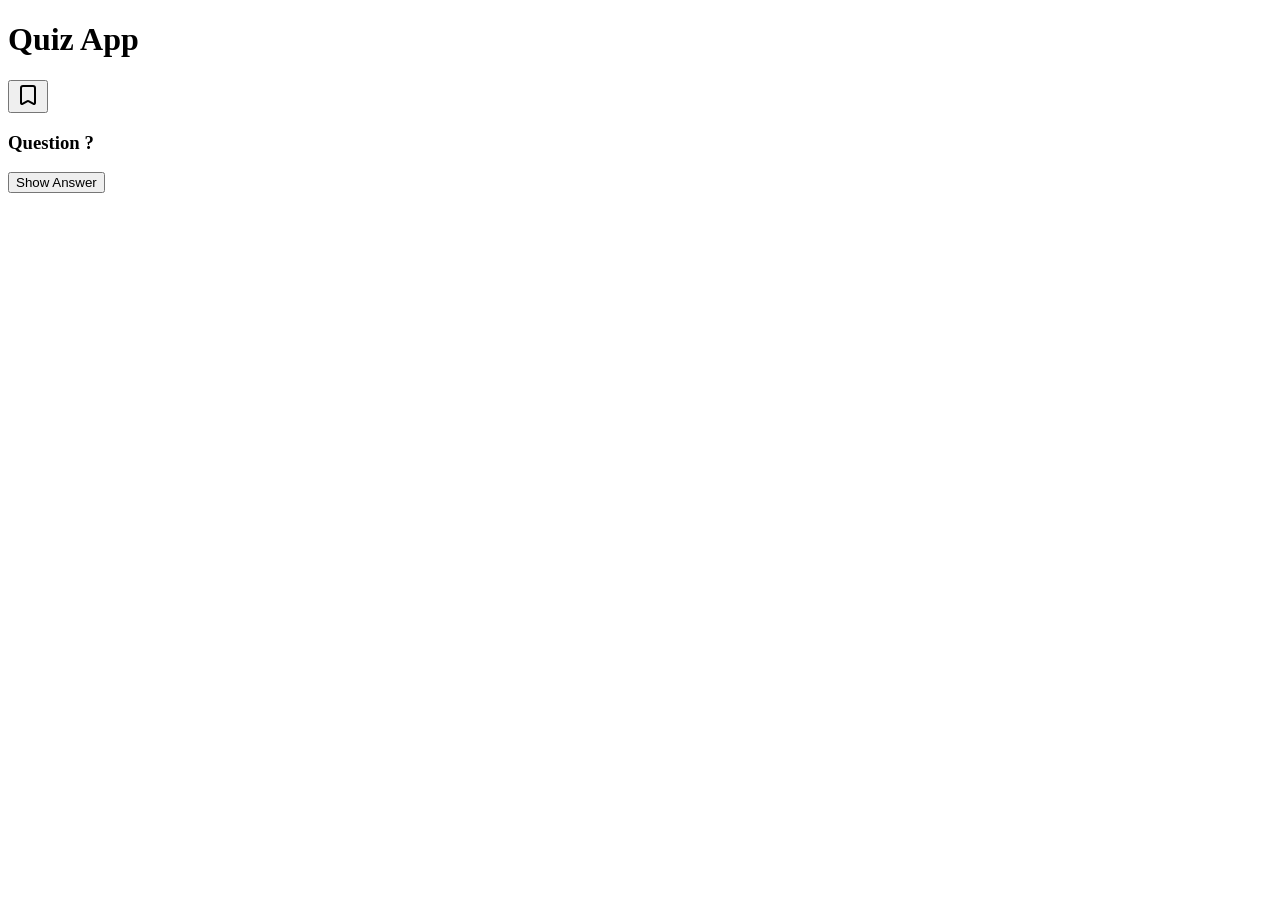
==== html/index.html @ c75d1b74 "structured the index.html and add the sources" ====
<!DOCTYPE html>
<html lang="en">
<head>
    <meta charset="UTF-8">
    <meta name="viewport" content="width=device-width, initial-scale=1.0">
    <link rel="stylesheet" href="../css/style.css">
    <link href="https://fonts.googleapis.com/css2?family=Amatic+SC&family=Indie+Flower&family=Caveat&display=swap" rel="stylesheet">   
    <title>Quiz App</title>
</head>
<body>
    <main class="container  --container">
    <header class="header --header">
        <h1 class="headertext --headertext">Quiz App</h1>
    </header>

        <section class="question-cards">
            <section class="card">
                    <button class="bookmark --bookmark">
                           
                        <img src="../assets/icons/bookmark.svg" alt="bookmark-">
                    </button>
            
            
                    <h3 class="question"> Question ? </h3>
                    
                    
                    <button class="show-answer"> Show Answer</button>

        </section>




    </section>







 </main>  
</body>
</html>
---- css/style.css ----
:root{

    --background-color: beige;
    --font-family: 'Amatic SC', cursive;
    --gap:  20px;
    --padding: 0%;
    --margin: 0%;

}
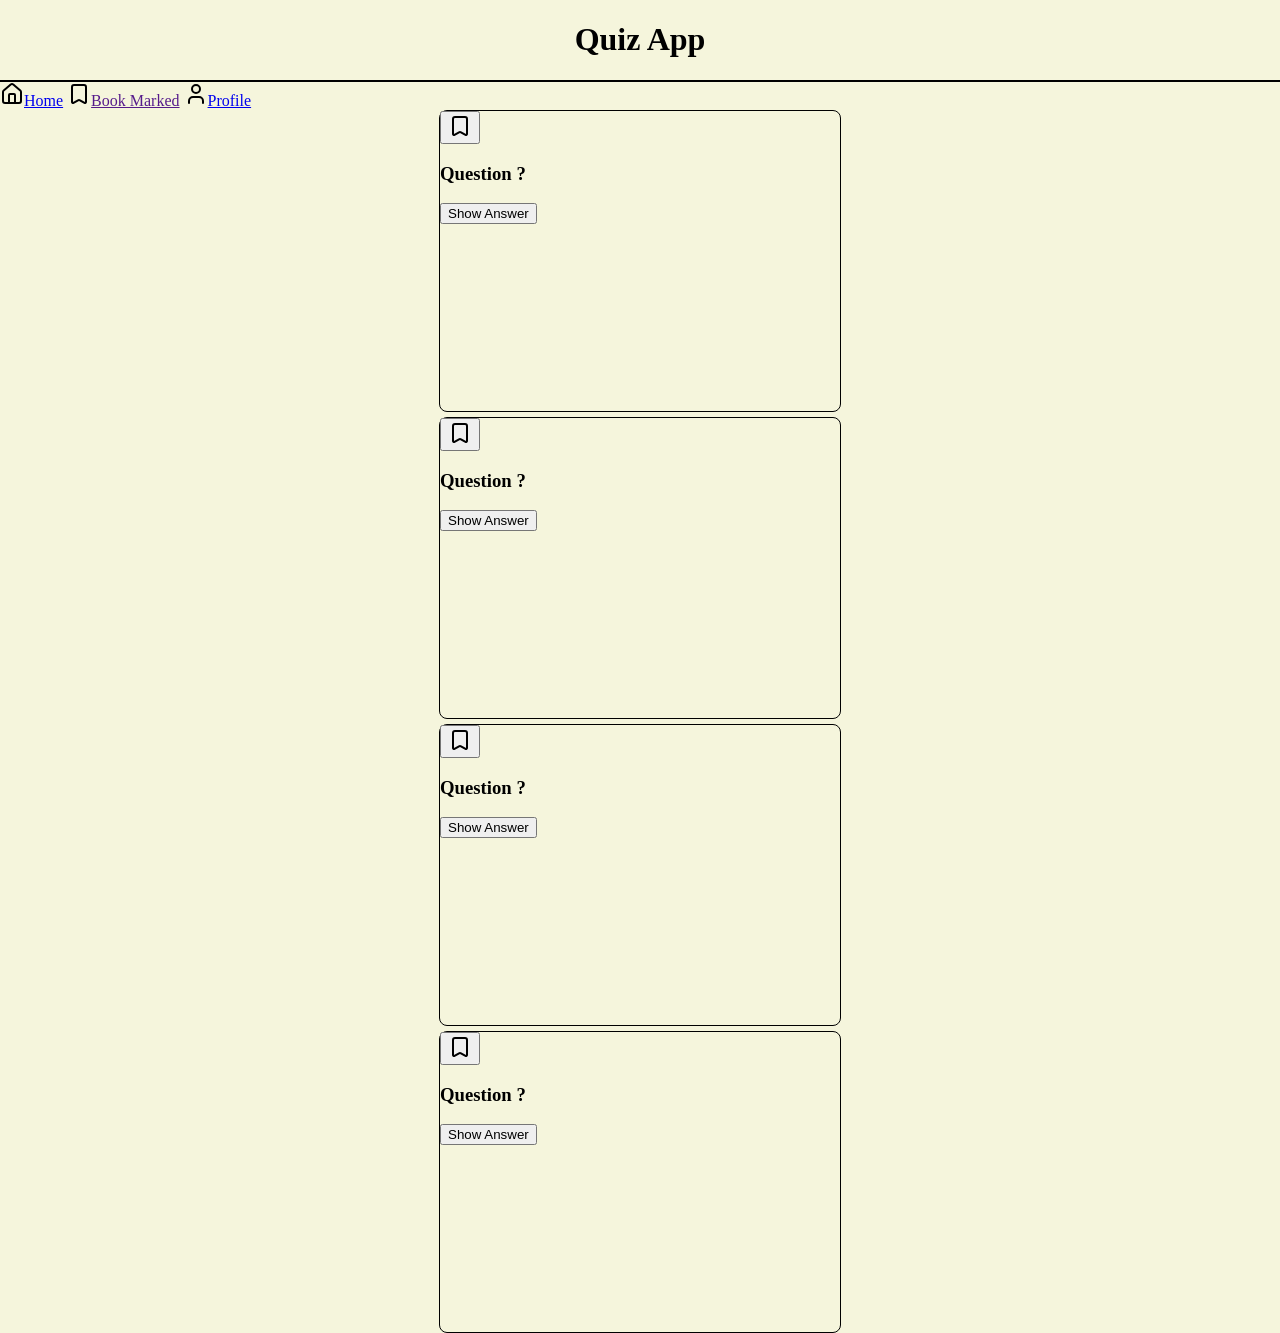
==== commit 01fb0a1a: "did some styling in css" ====
--- a/html/index.html
+++ b/html/index.html
@@ -12,28 +12,48 @@
     <header class="header --header">
         <h1 class="headertext --headertext">Quiz App</h1>
     </header>
-
-        <section class="question-cards">
+    
+    <nav class="nav --nav ">
+        <a class="nav-buttons" href="index.html"><img src="../assets/icons/house.svg" alt="">Home</a>
+         <a href=""><img src="../assets/icons/bookmark.svg" alt="">Book Marked</a>
+          <a href="index.html"><img src="../assets/icons/user.svg" alt="">Profile</a>
+    </nav>
+  
+    <section class="question-cards">
             <section class="card">
-                    <button class="bookmark --bookmark">
-                           
+                    <button class="bookmark --bookmark">      
                         <img src="../assets/icons/bookmark.svg" alt="bookmark-">
                     </button>
-            
-            
                     <h3 class="question"> Question ? </h3>
-                    
-                    
                     <button class="show-answer"> Show Answer</button>
+            </section>
+            <section class="card">
+                    <button class="bookmark --bookmark">      
+                        <img src="../assets/icons/bookmark.svg" alt="bookmark-">
+                    </button>
+                    <h3 class="question"> Question ? </h3>
+                    <button class="show-answer"> Show Answer</button>
+            </section>
+            <section class="card">
+                    <button class="bookmark --bookmark">      
+                        <img src="../assets/icons/bookmark.svg" alt="bookmark-">
+                    </button>
+                    <h3 class="question"> Question ? </h3>
+                    <button class="show-answer"> Show Answer</button>
+            </section>
+            <section class="card">
+                    <button class="bookmark --bookmark">      
+                        <img src="../assets/icons/bookmark.svg" alt="bookmark-">
+                    </button>
+                    <h3 class="question"> Question ? </h3>
+                    <button class="show-answer"> Show Answer</button>
+            </section>
+    </section>
 
-        </section>
+    <footer>
 
 
-
-
-    </section>
-
-
+    </footer>
 
 
 
--- a/css/style.css
+++ b/css/style.css
@@ -2,8 +2,45 @@
 
     --background-color: beige;
     --font-family: 'Amatic SC', cursive;
-    --gap:  20px;
+    --gap:  5px;
     --padding: 0%;
     --margin: 0%;
 
-}+}
+main{
+    width: 100%;
+}
+
+body{
+    margin: var(--margin);
+    padding: var(--padding);
+    background-color: var(--background-color);
+    display: flex;
+    padding: 0;
+    font-family: var(--font-family);
+}
+.header{
+    width: 100vw;
+    height: ;
+    border-bottom: solid black 2px;
+    background-color: var(--background-color);
+}
+.--headertext{
+    color: solid black ;
+    text-align: center;
+    font-family: var(--font-family);
+}
+.question-cards{
+    display: flex;
+    flex-direction: column;
+    align-items: center;
+    gap: var(--gap);
+}
+.card{
+    justify-items: center;
+    width : 400px;
+    height: 300px;
+    border: 1px solid black;
+    border-radius: 8px;
+}
+.
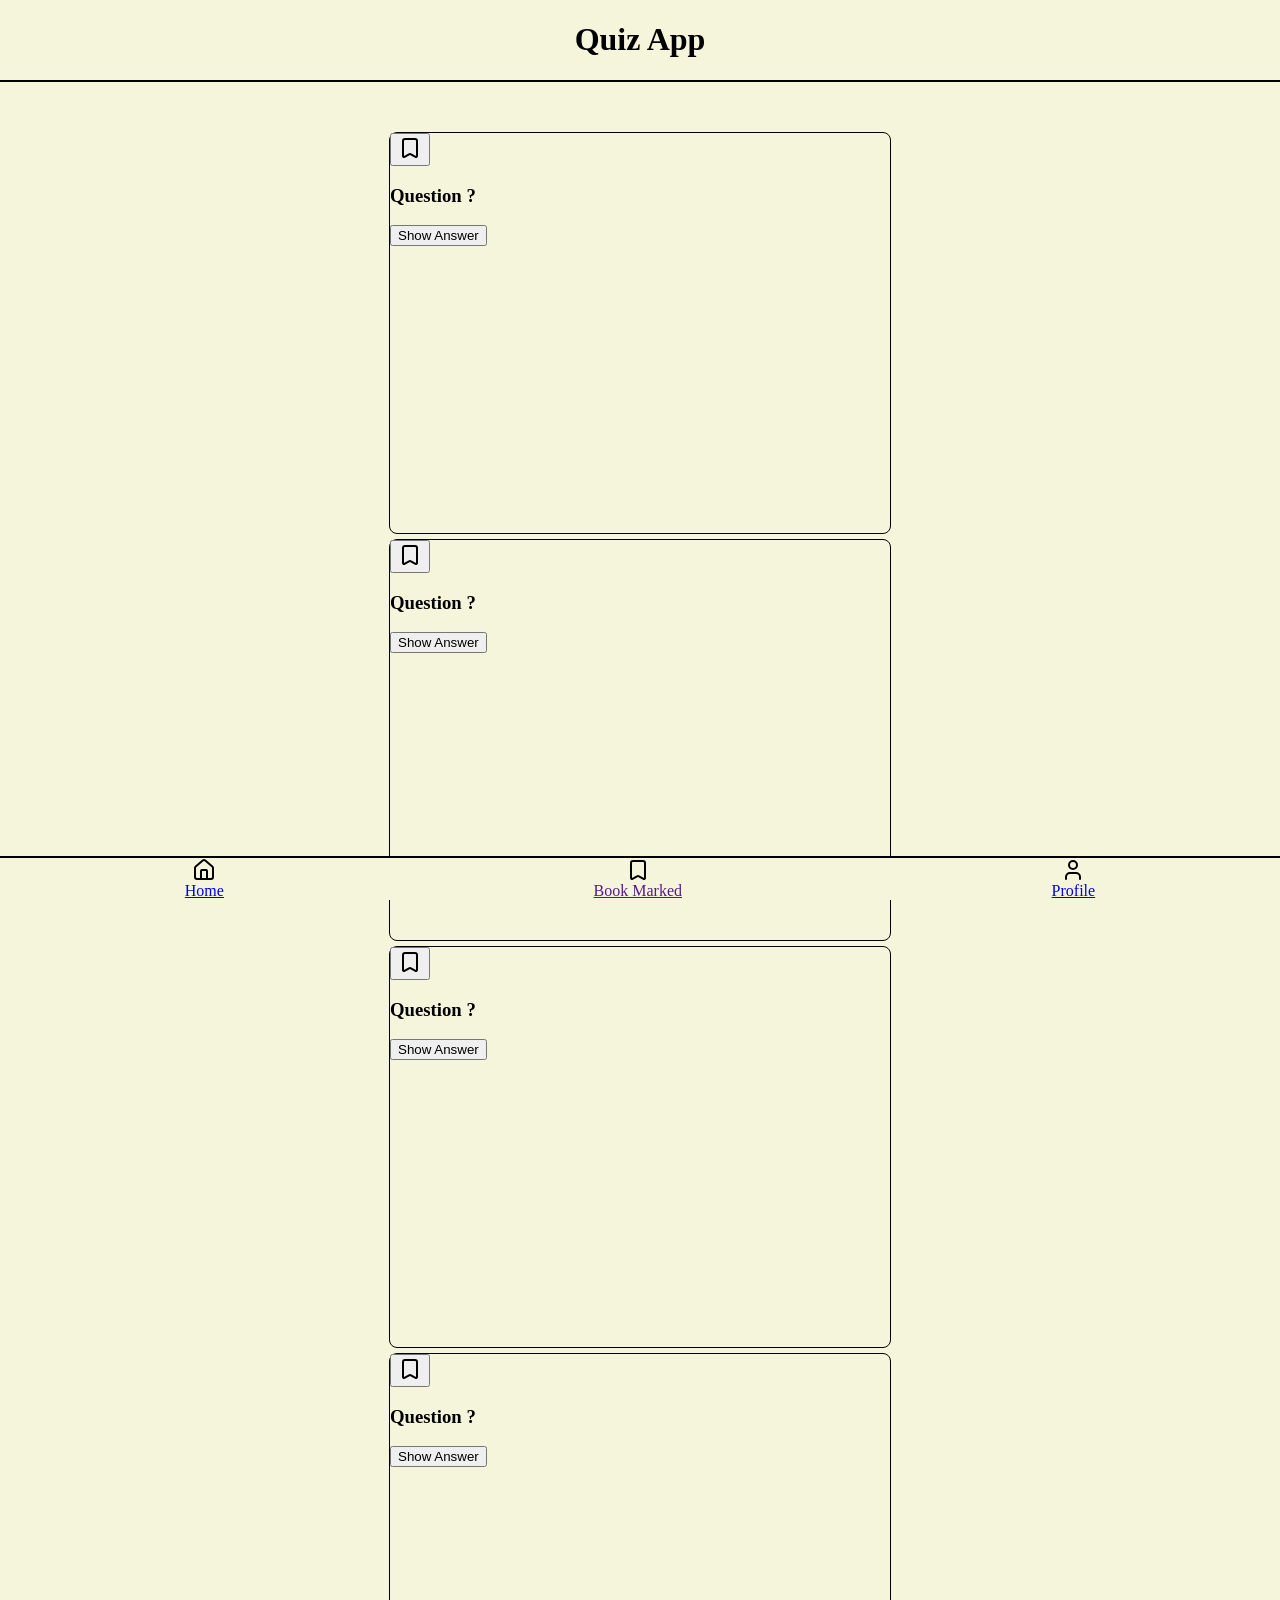
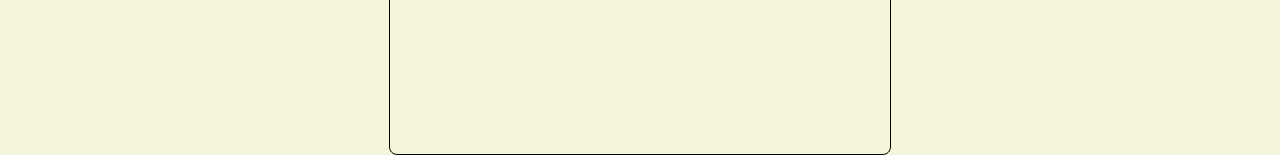
==== commit 658c9a45: "moved the nav in to the footer" ====
--- a/html/index.html
+++ b/html/index.html
@@ -12,12 +12,7 @@
     <header class="header --header">
         <h1 class="headertext --headertext">Quiz App</h1>
     </header>
-    
-    <nav class="nav --nav ">
-        <a class="nav-buttons" href="index.html"><img src="../assets/icons/house.svg" alt="">Home</a>
-         <a href=""><img src="../assets/icons/bookmark.svg" alt="">Book Marked</a>
-          <a href="index.html"><img src="../assets/icons/user.svg" alt="">Profile</a>
-    </nav>
+   
   
     <section class="question-cards">
             <section class="card">
@@ -51,8 +46,12 @@
     </section>
 
     <footer>
-
-
+         
+    <nav class="nav --nav ">
+        <a class="nav-buttons" href="index.html"><img src="../assets/icons/house.svg" alt="">Home</a>
+         <a href=""><img src="../assets/icons/bookmark.svg" alt="">Book Marked</a>
+          <a href="index.html"><img src="../assets/icons/user.svg" alt="">Profile</a>
+    </nav>
     </footer>
 
 
--- a/css/style.css
+++ b/css/style.css
@@ -9,6 +9,7 @@
 }
 main{
     width: 100%;
+    paddi
 }
 
 body{
@@ -31,6 +32,7 @@
     font-family: var(--font-family);
 }
 .question-cards{
+    padding-top: 50px;
     display: flex;
     flex-direction: column;
     align-items: center;
@@ -38,9 +40,27 @@
 }
 .card{
     justify-items: center;
-    width : 400px;
-    height: 300px;
+    width : 500px;
+    height: 400px;
     border: 1px solid black;
     border-radius: 8px;
 }
-.+footer{
+    background-color: var(--background-color);
+    border-top: 2px solid black;
+    position:fixed;
+    bottom: 0;
+    left: 0;
+    right: 0;
+
+}
+.nav{
+    display: flex;
+    justify-content: space-around
+}
+
+.nav a{
+    display: flex;
+    flex-direction: column;
+    align-items: center;
+}
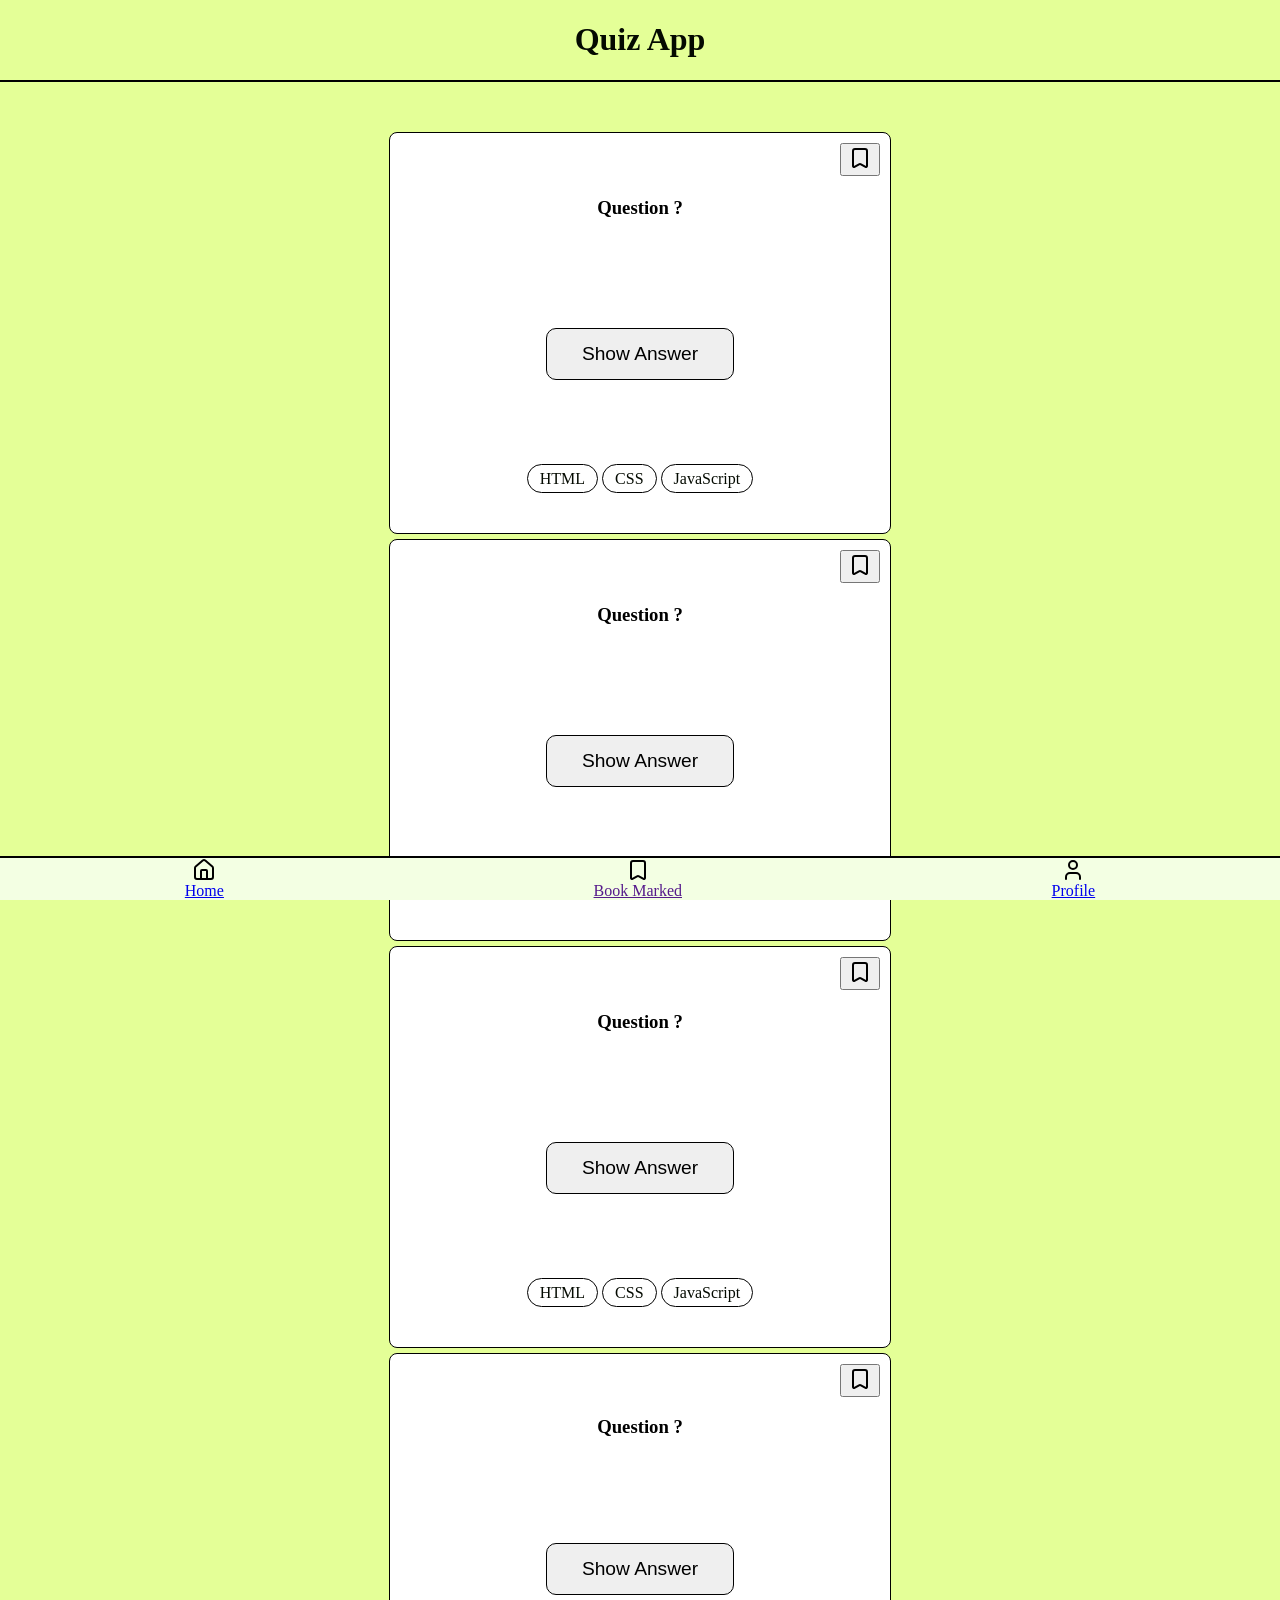
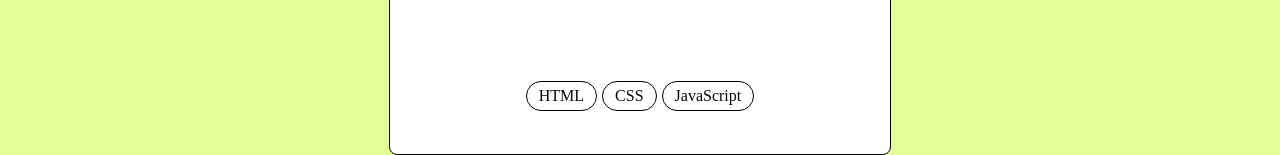
==== commit 9e6343fb: "adjusted the elemets and changed the colors" ====
--- a/html/index.html
+++ b/html/index.html
@@ -19,29 +19,48 @@
                     <button class="bookmark --bookmark">      
                         <img src="../assets/icons/bookmark.svg" alt="bookmark-">
                     </button>
-                    <h3 class="question"> Question ? </h3>
+                    <h1 class="question"> Question ? </h1>
                     <button class="show-answer"> Show Answer</button>
+                    <div class="answers">
+                        <span>HTML</span>
+                        <span>CSS</span>
+                        <span>JavaScript</span>
+
+                    </div>
             </section>
             <section class="card">
                     <button class="bookmark --bookmark">      
                         <img src="../assets/icons/bookmark.svg" alt="bookmark-">
                     </button>
-                    <h3 class="question"> Question ? </h3>
+                    <h1 class="question"> Question ? </h1>
                     <button class="show-answer"> Show Answer</button>
+                      <div class="answers">
+                        <span>HTML</span>
+                        <span>CSS</span>
+                        <span>JavaScript</span>
+
             </section>
             <section class="card">
                     <button class="bookmark --bookmark">      
                         <img src="../assets/icons/bookmark.svg" alt="bookmark-">
                     </button>
-                    <h3 class="question"> Question ? </h3>
+                    <h1 class="question"> Question ? </h1>
                     <button class="show-answer"> Show Answer</button>
+                        <div class="answers">
+                        <span>HTML</span>
+                        <span>CSS</span>
+                        <span>JavaScript</span>
             </section>
             <section class="card">
                     <button class="bookmark --bookmark">      
                         <img src="../assets/icons/bookmark.svg" alt="bookmark-">
                     </button>
-                    <h3 class="question"> Question ? </h3>
+                    <h1 class="question"> Question ? </h1>
                     <button class="show-answer"> Show Answer</button>
+                         <article class="answers --answers">
+                        <span>HTML</span>
+                        <span>CSS</span>
+                        <span>JavaScript</span>
             </section>
     </section>
 
--- a/css/style.css
+++ b/css/style.css
@@ -1,66 +1,106 @@
-:root{
+:root {
+  --background-color: #E4FF97;
+  --text-color:#040A01;
+  --font-family: 'Amatic SC', cursive;
+  --gap: 5px;
+  --padding: 0%;
+  --margin: 0%;
+}
 
-    --background-color: beige;
-    --font-family: 'Amatic SC', cursive;
-    --gap:  5px;
-    --padding: 0%;
-    --margin: 0%;
+main {
+  width: 100%;
+  padding: 0;
+}
+
+body {
+  margin: var(--margin);
+  padding: 0;
+  background-color: var(--background-color);
+  display: flex;
+  font-family: var(--font-family);
+}
+
+.header {
+  width: 100vw;
+  border-bottom: solid black 2px;
+  background-color: var(--background-color);
+  
+}
+
+.--headertext {
+  color: var(--text-color);
+  text-align: center;
+  font-family: var(--font-family);
+}
+
+.question-cards {
+  padding-top: 50px;
+  display: flex;
+  flex-direction: column;
+  align-items: center;
+  gap: var(--gap);
+}
+
+.card {
+  display: flex;
+  position: relative;
+  width: 500px;
+  height: 400px;
+  border: 1px solid black;
+  border-radius: 8px;
+  flex-direction: column;
+  align-items: center;
+  justify-content: space-around;
+  background-color: white;
+}
+
+footer {
+  background-color: var(--background-color);
+  border-top: 2px solid black;
+  position: fixed;
+  bottom: 0;
+  left: 0;
+  right: 0;
+  background-color: #F3FFE3;
+}
+
+.nav {
+  display: flex;
+  justify-content: space-around;
+}
+
+.nav a {
+  display: flex;
+  flex-direction: column;
+  align-items: center;
+}
+
+.bookmark {
+  top: 10px;
+  right: 10px;
+  position: absolute;
+}
+
+.question {
+  display: flex;
+  align-self: center;
+}
+.show-answer {
+    padding: 14px 35px;
+    font-size: 1.2rem;
+    border: 1px solid black;
+    border-radius: 10px;
 
 }
-main{
-    width: 100%;
-    paddi
-}
-
-body{
-    margin: var(--margin);
-    padding: var(--padding);
-    background-color: var(--background-color);
+.--answers {
     display: flex;
-    padding: 0;
-    font-family: var(--font-family);
-}
-.header{
-    width: 100vw;
-    height: ;
-    border-bottom: solid black 2px;
-    background-color: var(--background-color);
-}
-.--headertext{
-    color: solid black ;
-    text-align: center;
-    font-family: var(--font-family);
-}
-.question-cards{
-    padding-top: 50px;
-    display: flex;
-    flex-direction: column;
-    align-items: center;
     gap: var(--gap);
 }
-.card{
-    justify-items: center;
-    width : 500px;
-    height: 400px;
+.answers span{
+    padding: 5px 12px;
     border: 1px solid black;
-    border-radius: 8px;
-}
-footer{
-    background-color: var(--background-color);
-    border-top: 2px solid black;
-    position:fixed;
-    bottom: 0;
-    left: 0;
-    right: 0;
-
-}
-.nav{
-    display: flex;
-    justify-content: space-around
-}
-
-.nav a{
-    display: flex;
-    flex-direction: column;
-    align-items: center;
-}
+    border-radius: 15px;
+    background-color: white;
+    color: var(--text-color);
+    }
+    
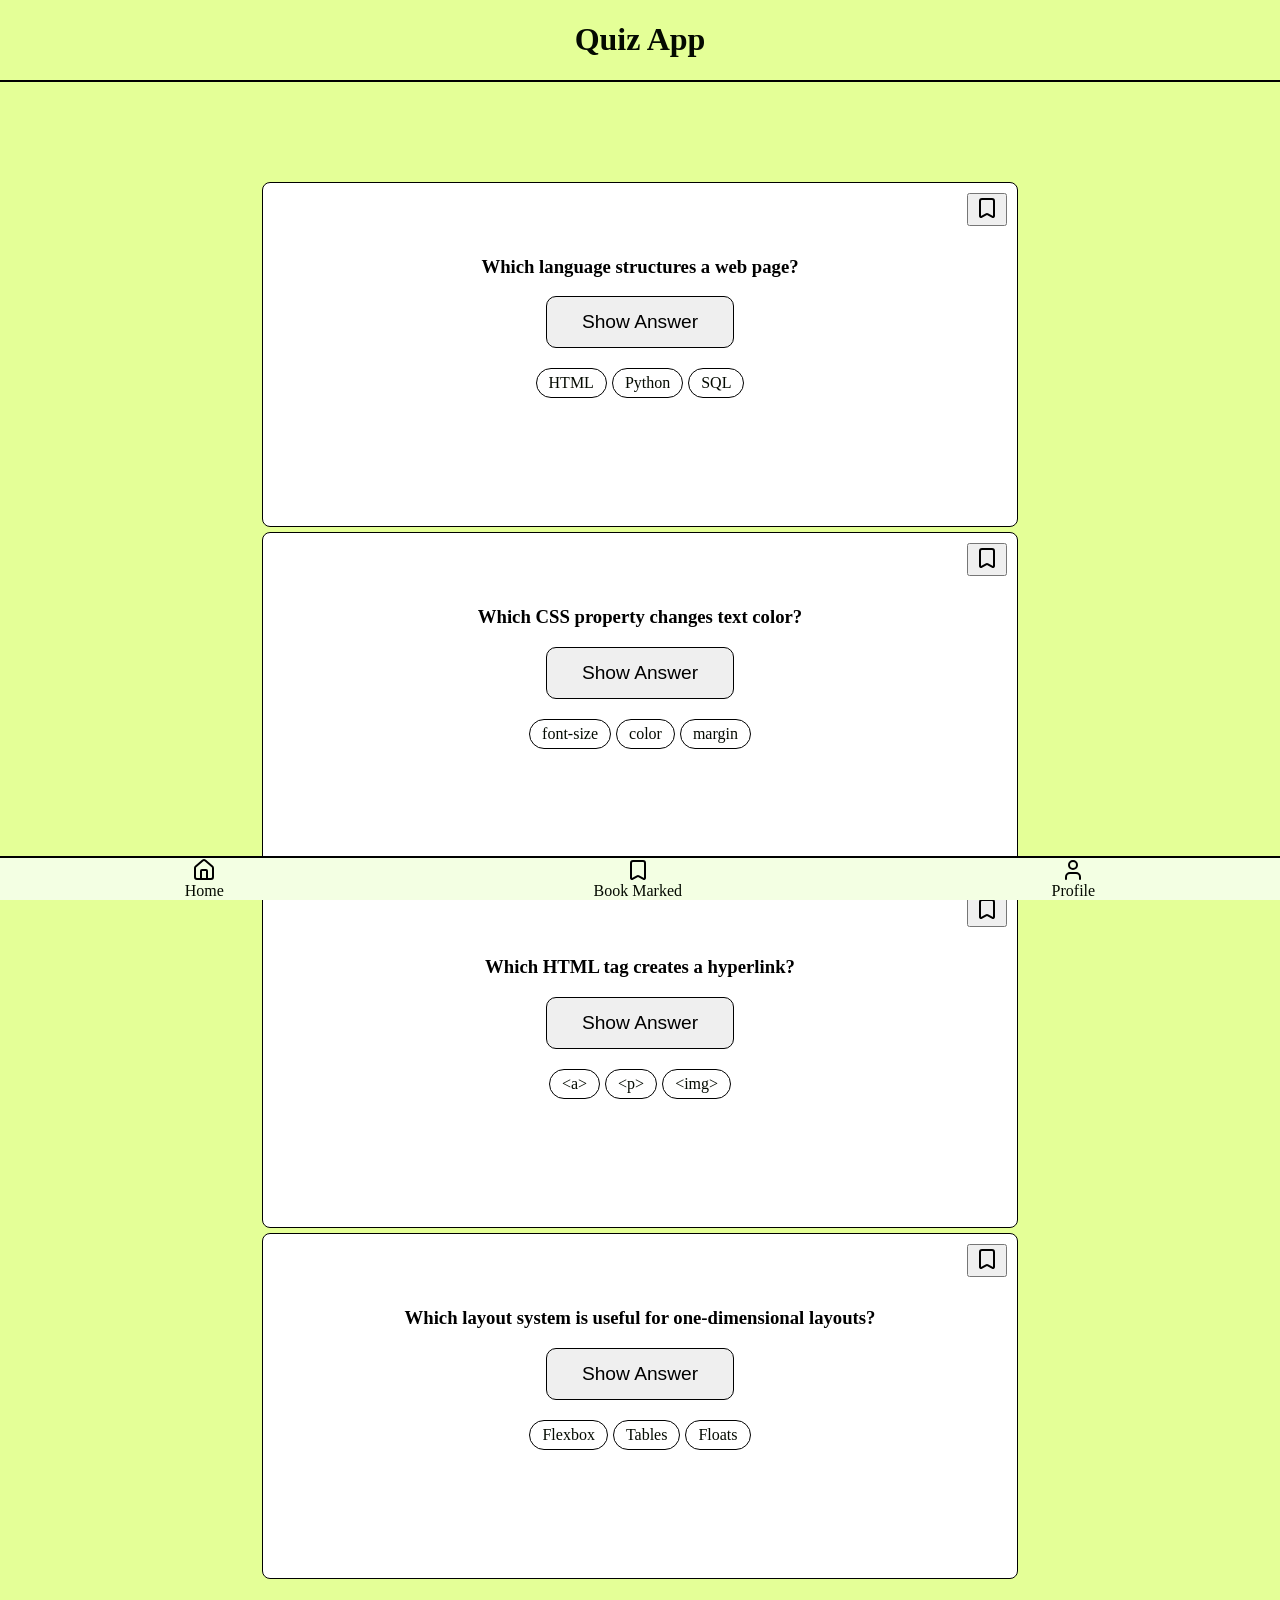
==== commit fd6f2046: "finished parts of profile-section" ====
--- a/html/index.html
+++ b/html/index.html
@@ -4,6 +4,7 @@
     <meta charset="UTF-8">
     <meta name="viewport" content="width=device-width, initial-scale=1.0">
     <link rel="stylesheet" href="../css/style.css">
+    <link rel="stylesheet" href="../css/home.css">
     <link href="https://fonts.googleapis.com/css2?family=Amatic+SC&family=Indie+Flower&family=Caveat&display=swap" rel="stylesheet">   
     <title>Quiz App</title>
 </head>
@@ -19,12 +20,12 @@
                     <button class="bookmark --bookmark">      
                         <img src="../assets/icons/bookmark.svg" alt="bookmark-">
                     </button>
-                    <h1 class="question"> Question ? </h1>
+                    <h1 class="question">Which language structures a web page?</h1>
                     <button class="show-answer"> Show Answer</button>
                     <div class="answers">
                         <span>HTML</span>
-                        <span>CSS</span>
-                        <span>JavaScript</span>
+                        <span>Python</span>
+                        <span>SQL</span>
 
                     </div>
             </section>
@@ -32,35 +33,38 @@
                     <button class="bookmark --bookmark">      
                         <img src="../assets/icons/bookmark.svg" alt="bookmark-">
                     </button>
-                    <h1 class="question"> Question ? </h1>
+                    <h1 class="question">Which CSS property changes text color?</h1>
                     <button class="show-answer"> Show Answer</button>
                       <div class="answers">
-                        <span>HTML</span>
-                        <span>CSS</span>
-                        <span>JavaScript</span>
-
+                        <span>font-size</span>
+                        <span>color</span>
+                        <span>margin</span>
+                    </div>
             </section>
             <section class="card">
                     <button class="bookmark --bookmark">      
                         <img src="../assets/icons/bookmark.svg" alt="bookmark-">
                     </button>
-                    <h1 class="question"> Question ? </h1>
+                    <h1 class="question">Which HTML tag creates a hyperlink?</h1>
                     <button class="show-answer"> Show Answer</button>
                         <div class="answers">
-                        <span>HTML</span>
-                        <span>CSS</span>
-                        <span>JavaScript</span>
+                        <span>&lt;a&gt;</span>
+                        <span>&lt;p&gt;</span>
+                        <span>&lt;img&gt;</span>
+                    </div>
             </section>
             <section class="card">
                     <button class="bookmark --bookmark">      
                         <img src="../assets/icons/bookmark.svg" alt="bookmark-">
                     </button>
-                    <h1 class="question"> Question ? </h1>
+                    <h1 class="question">Which layout system is useful for one-dimensional layouts?</h1>
                     <button class="show-answer"> Show Answer</button>
                          <article class="answers --answers">
-                        <span>HTML</span>
-                        <span>CSS</span>
-                        <span>JavaScript</span>
+                        <span>Flexbox</span>
+                        <span>Tables</span>
+                        <span>Floats</span>
+                    </article>
+                    </div>
             </section>
     </section>
 
@@ -68,8 +72,8 @@
          
     <nav class="nav --nav ">
         <a class="nav-buttons" href="index.html"><img src="../assets/icons/house.svg" alt="">Home</a>
-         <a href=""><img src="../assets/icons/bookmark.svg" alt="">Book Marked</a>
-          <a href="index.html"><img src="../assets/icons/user.svg" alt="">Profile</a>
+         <a class="nav-buttons" href="bookmarks.html"><img src="../assets/icons/bookmark.svg" alt="">Book Marked</a>
+          <a class="nav-buttons" href="profilepage.html"><img src="../assets/icons/user.svg" alt="">Profile</a>
     </nav>
     </footer>
 
--- a/css/style.css
+++ b/css/style.css
@@ -1,66 +1,36 @@
+
 :root {
   --background-color: #E4FF97;
-  --text-color:#040A01;
+  --text-color: #040A01;
   --font-family: 'Amatic SC', cursive;
   --gap: 5px;
-  --padding: 0%;
-  --margin: 0%;
+  --margin: 0px;
+}
+
+* {
+  box-sizing: border-box;
+}
+
+body {
+  min-height: 100vh;
+  padding: 0%;
+  margin: 0%;
+  background-color: var(--background-color);
+  font-family: var(--font-family);
 }
 
 main {
   width: 100%;
-  padding: 0;
-}
-
-body {
-  margin: var(--margin);
-  padding: 0;
-  background-color: var(--background-color);
-  display: flex;
-  font-family: var(--font-family);
-}
-
-.header {
-  width: 100vw;
-  border-bottom: solid black 2px;
-  background-color: var(--background-color);
-  
-}
-
-.--headertext {
-  color: var(--text-color);
-  text-align: center;
-  font-family: var(--font-family);
-}
-
-.question-cards {
-  padding-top: 50px;
-  display: flex;
-  flex-direction: column;
-  align-items: center;
-  gap: var(--gap);
-}
-
-.card {
-  display: flex;
-  position: relative;
-  width: 500px;
-  height: 400px;
-  border: 1px solid black;
-  border-radius: 8px;
-  flex-direction: column;
-  align-items: center;
-  justify-content: space-around;
-  background-color: white;
+  padding-bottom: 100px;
 }
 
 footer {
-  background-color: var(--background-color);
-  border-top: 2px solid black;
   position: fixed;
+  right: 0;
   bottom: 0;
   left: 0;
-  right: 0;
+  z-index: 10;
+  border-top: 2px solid black;
   background-color: #F3FFE3;
 }
 
@@ -73,34 +43,27 @@
   display: flex;
   flex-direction: column;
   align-items: center;
+  color: var(--text-color);
+  text-decoration: none;
 }
 
-.bookmark {
-  top: 10px;
-  right: 10px;
-  position: absolute;
+.nav a:hover {
+  color: purple;
 }
 
-.question {
-  display: flex;
-  align-self: center;
+.nav a:hover img {
+  transform: scale(1.15);
 }
-.show-answer {
-    padding: 14px 35px;
-    font-size: 1.2rem;
-    border: 1px solid black;
-    border-radius: 10px;
 
+.nav img {
+  width: 24px;
+  height: 24px;
 }
-.--answers {
-    display: flex;
-    gap: var(--gap);
+
+button,
+.answers span,
+.nav a,
+.nav img,
+.bookmark img {
+  transition: 0.2s ease;
 }
-.answers span{
-    padding: 5px 12px;
-    border: 1px solid black;
-    border-radius: 15px;
-    background-color: white;
-    color: var(--text-color);
-    }
-    
--- a/css/home.css
+++ b/css/home.css
@@ -0,0 +1,82 @@
+.header {
+  width: 100vw;
+  border-bottom: solid black 2px;
+  background-color: var(--background-color);
+}
+
+.headertext {
+  color: var(--text-color);
+  text-align: center;
+  font-family: var(--font-family);
+}
+
+.question-cards {
+  display: flex;
+  flex-direction: column;
+  align-items: center;
+  gap: var(--gap);
+  padding-top: 50px;
+  padding: 100px;
+}
+
+.card {
+  display: flex;
+  position: relative;
+  width: 70%;
+
+  flex-direction: column;
+  align-items: center;
+  justify-content: space-around;
+  border: 1px solid black;
+  border-radius: 8px;
+  background-color: white;
+  padding: 5% 10% 10% 10%;
+}
+
+.bookmark {
+  position: absolute;
+  top: 10px;
+  right: 10px;
+}
+
+.bookmark:hover img {
+  transform: scale(1.15);
+}
+
+.question {
+  display: flex;
+  align-self: center;
+}
+
+.show-answer {
+  padding: 14px 35px;
+  border: 1px solid black;
+  border-radius: 10px;
+  font-size: 1.2rem;
+}
+
+.show-answer:hover {
+  color: white;
+  background-color: #040A01;
+  cursor: pointer;
+}
+
+.answers {
+  margin: 20px;
+  display: flex;
+  gap: var(--gap);
+}
+
+.answers span {
+  padding: 5px 12px;
+  border: 1px solid black;
+  border-radius: 15px;
+  color: var(--text-color);
+  background-color: white;
+}
+
+.answers span:hover {
+  color: white;
+  background-color: #040A01;
+  cursor: pointer;
+}
